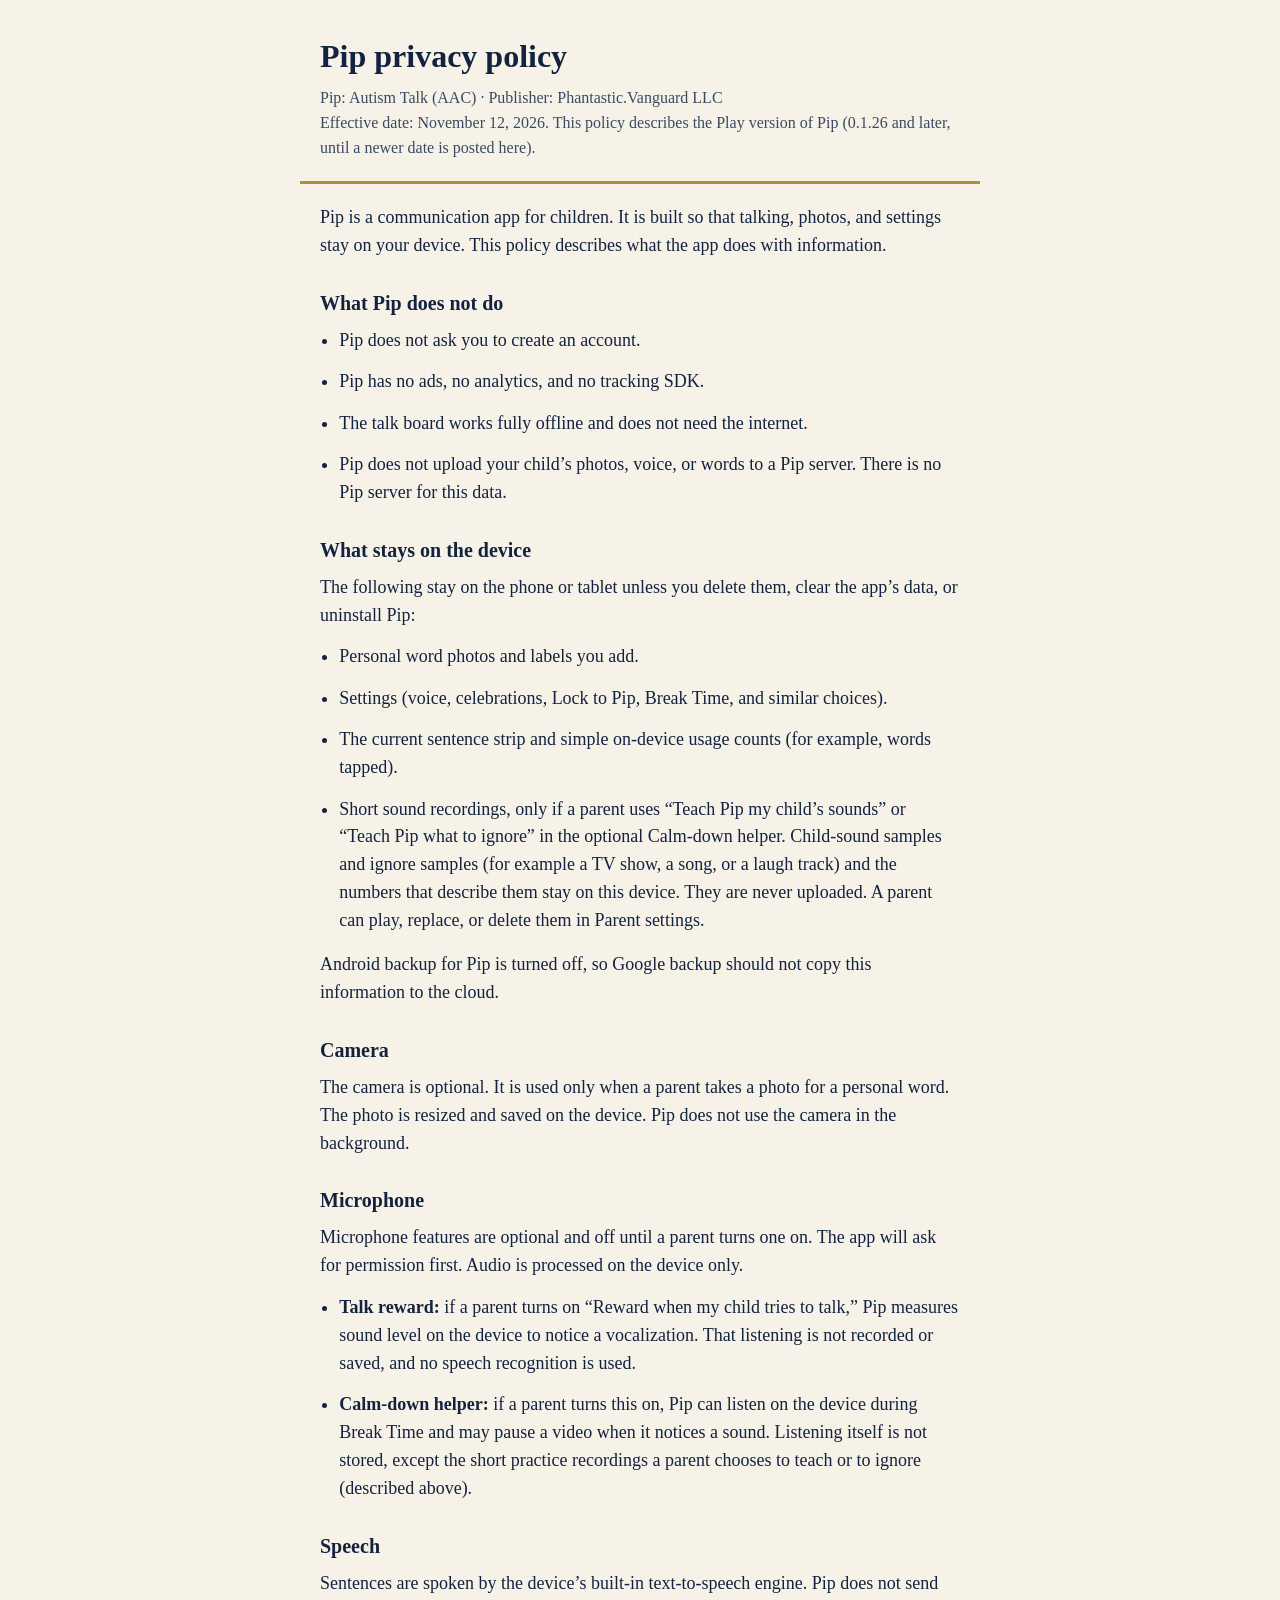
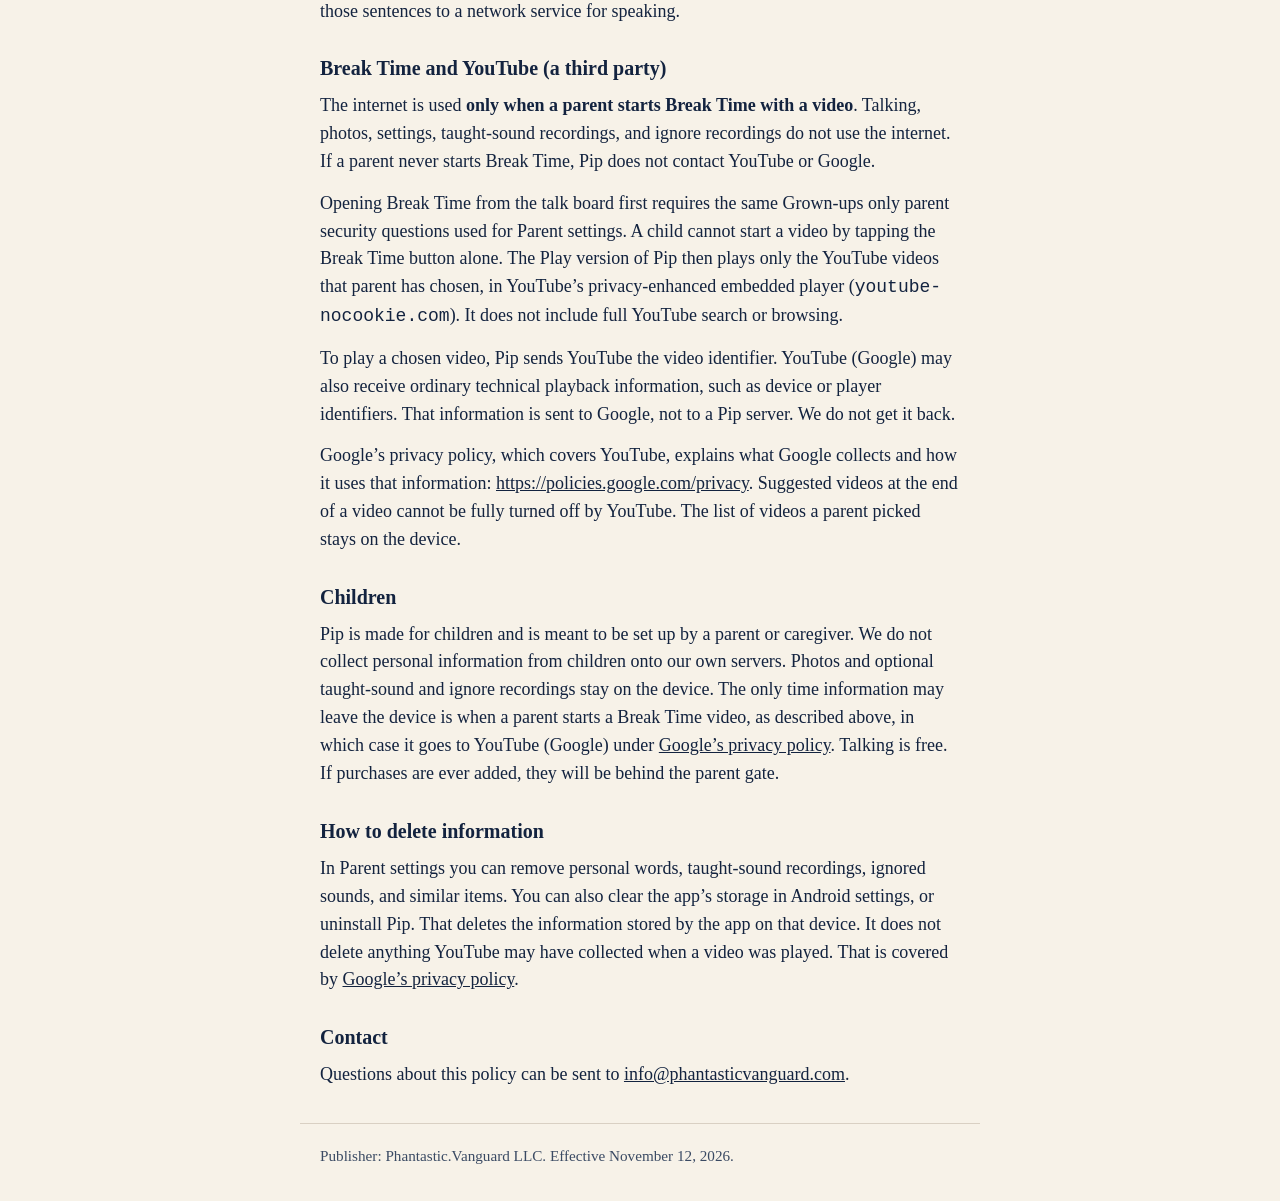
==== privacy/index.html @ e69091d2 "Add the public Pip privacy policy" ====
<!DOCTYPE html>
<html lang="en">
<head>
  <meta charset="utf-8">
  <meta name="viewport" content="width=device-width, initial-scale=1">
  <title>Pip privacy policy</title>
  <link rel="canonical" href="https://phantasticinc.github.io/pip/privacy/">
  <style>
    body { margin: 0; background: #F7F2E8; color: #13233F; font: 18px/1.55 "Source Serif Pro", "Liberation Serif", serif; }
    header, main, footer { max-width: 40rem; margin: 0 auto; padding: 1.25rem 1.25rem; }
    header { border-bottom: 3px solid #B98A3E; padding-top: 2rem; }
    h1 { font-weight: 600; font-size: 2rem; margin: 0 0 .3rem; }
    .sub { color: #3a4a63; font-size: 1rem; margin: 0; }
    h2 { font-size: 1.25rem; margin: 1.75rem 0 .5rem; color: #13233F; }
    p, li { margin: 0 0 .85rem; }
    ul { margin: 0 0 1rem; padding-left: 1.2rem; }
    a { color: #13233F; }
    footer { border-top: 1px solid #d9d0c3; color: #3a4a63; font-size: .95rem; }
  </style>
</head>
<body>
  <header>
    <h1>Pip privacy policy</h1>
    <p class="sub">Pip: Autism Talk (AAC) · Publisher: Phantastic.Vanguard LLC<br>
    Effective date: November 12, 2026. This policy describes the Play version of Pip (0.1.26 and later, until a newer date is posted here).</p>
  </header>
  <main>
    <p>Pip is a communication app for children. It is built so that talking, photos, and settings stay on your device. This policy describes what the app does with information.</p>

    <h2>What Pip does not do</h2>
    <ul>
      <li>Pip does not ask you to create an account.</li>
      <li>Pip has no ads, no analytics, and no tracking SDK.</li>
      <li>The talk board works fully offline and does not need the internet.</li>
      <li>Pip does not upload your child’s photos, voice, or words to a Pip server. There is no Pip server for this data.</li>
    </ul>

    <h2>What stays on the device</h2>
    <p>The following stay on the phone or tablet unless you delete them, clear the app’s data, or uninstall Pip:</p>
    <ul>
      <li>Personal word photos and labels you add.</li>
      <li>Settings (voice, celebrations, Lock to Pip, Break Time, and similar choices).</li>
      <li>The current sentence strip and simple on-device usage counts (for example, words tapped).</li>
      <li>Short sound recordings, only if a parent uses “Teach Pip my child’s sounds” or “Teach Pip what to ignore” in the optional Calm-down helper. Child-sound samples and ignore samples (for example a TV show, a song, or a laugh track) and the numbers that describe them stay on this device. They are never uploaded. A parent can play, replace, or delete them in Parent settings.</li>
    </ul>
    <p>Android backup for Pip is turned off, so Google backup should not copy this information to the cloud.</p>

    <h2>Camera</h2>
    <p>The camera is optional. It is used only when a parent takes a photo for a personal word. The photo is resized and saved on the device. Pip does not use the camera in the background.</p>

    <h2>Microphone</h2>
    <p>Microphone features are optional and off until a parent turns one on. The app will ask for permission first. Audio is processed on the device only.</p>
    <ul>
      <li><strong>Talk reward:</strong> if a parent turns on “Reward when my child tries to talk,” Pip measures sound level on the device to notice a vocalization. That listening is not recorded or saved, and no speech recognition is used.</li>
      <li><strong>Calm-down helper:</strong> if a parent turns this on, Pip can listen on the device during Break Time and may pause a video when it notices a sound. Listening itself is not stored, except the short practice recordings a parent chooses to teach or to ignore (described above).</li>
    </ul>

    <h2>Speech</h2>
    <p>Sentences are spoken by the device’s built-in text-to-speech engine. Pip does not send those sentences to a network service for speaking.</p>

    <h2>Break Time and YouTube (a third party)</h2>
    <p>The internet is used <strong>only when a parent starts Break Time with a video</strong>. Talking, photos, settings, taught-sound recordings, and ignore recordings do not use the internet. If a parent never starts Break Time, Pip does not contact YouTube or Google.</p>
    <p>Opening Break Time from the talk board first requires the same Grown-ups only parent security questions used for Parent settings. A child cannot start a video by tapping the Break Time button alone. The Play version of Pip then plays only the YouTube videos that parent has chosen, in YouTube’s privacy-enhanced embedded player (<code>youtube-nocookie.com</code>). It does not include full YouTube search or browsing.</p>
    <p>To play a chosen video, Pip sends YouTube the video identifier. YouTube (Google) may also receive ordinary technical playback information, such as device or player identifiers. That information is sent to Google, not to a Pip server. We do not get it back.</p>
    <p>Google’s privacy policy, which covers YouTube, explains what Google collects and how it uses that information: <a href="https://policies.google.com/privacy">https://policies.google.com/privacy</a>. Suggested videos at the end of a video cannot be fully turned off by YouTube. The list of videos a parent picked stays on the device.</p>

    <h2>Children</h2>
    <p>Pip is made for children and is meant to be set up by a parent or caregiver. We do not collect personal information from children onto our own servers. Photos and optional taught-sound and ignore recordings stay on the device. The only time information may leave the device is when a parent starts a Break Time video, as described above, in which case it goes to YouTube (Google) under <a href="https://policies.google.com/privacy">Google’s privacy policy</a>. Talking is free. If purchases are ever added, they will be behind the parent gate.</p>

    <h2>How to delete information</h2>
    <p>In Parent settings you can remove personal words, taught-sound recordings, ignored sounds, and similar items. You can also clear the app’s storage in Android settings, or uninstall Pip. That deletes the information stored by the app on that device. It does not delete anything YouTube may have collected when a video was played. That is covered by <a href="https://policies.google.com/privacy">Google’s privacy policy</a>.</p>

    <h2>Contact</h2>
    <p>Questions about this policy can be sent to <a href="mailto:info@phantasticvanguard.com">info@phantasticvanguard.com</a>.</p>
  </main>
  <footer>
    <p>Publisher: Phantastic.Vanguard LLC. Effective November 12, 2026.</p>
  </footer>
</body>
</html>
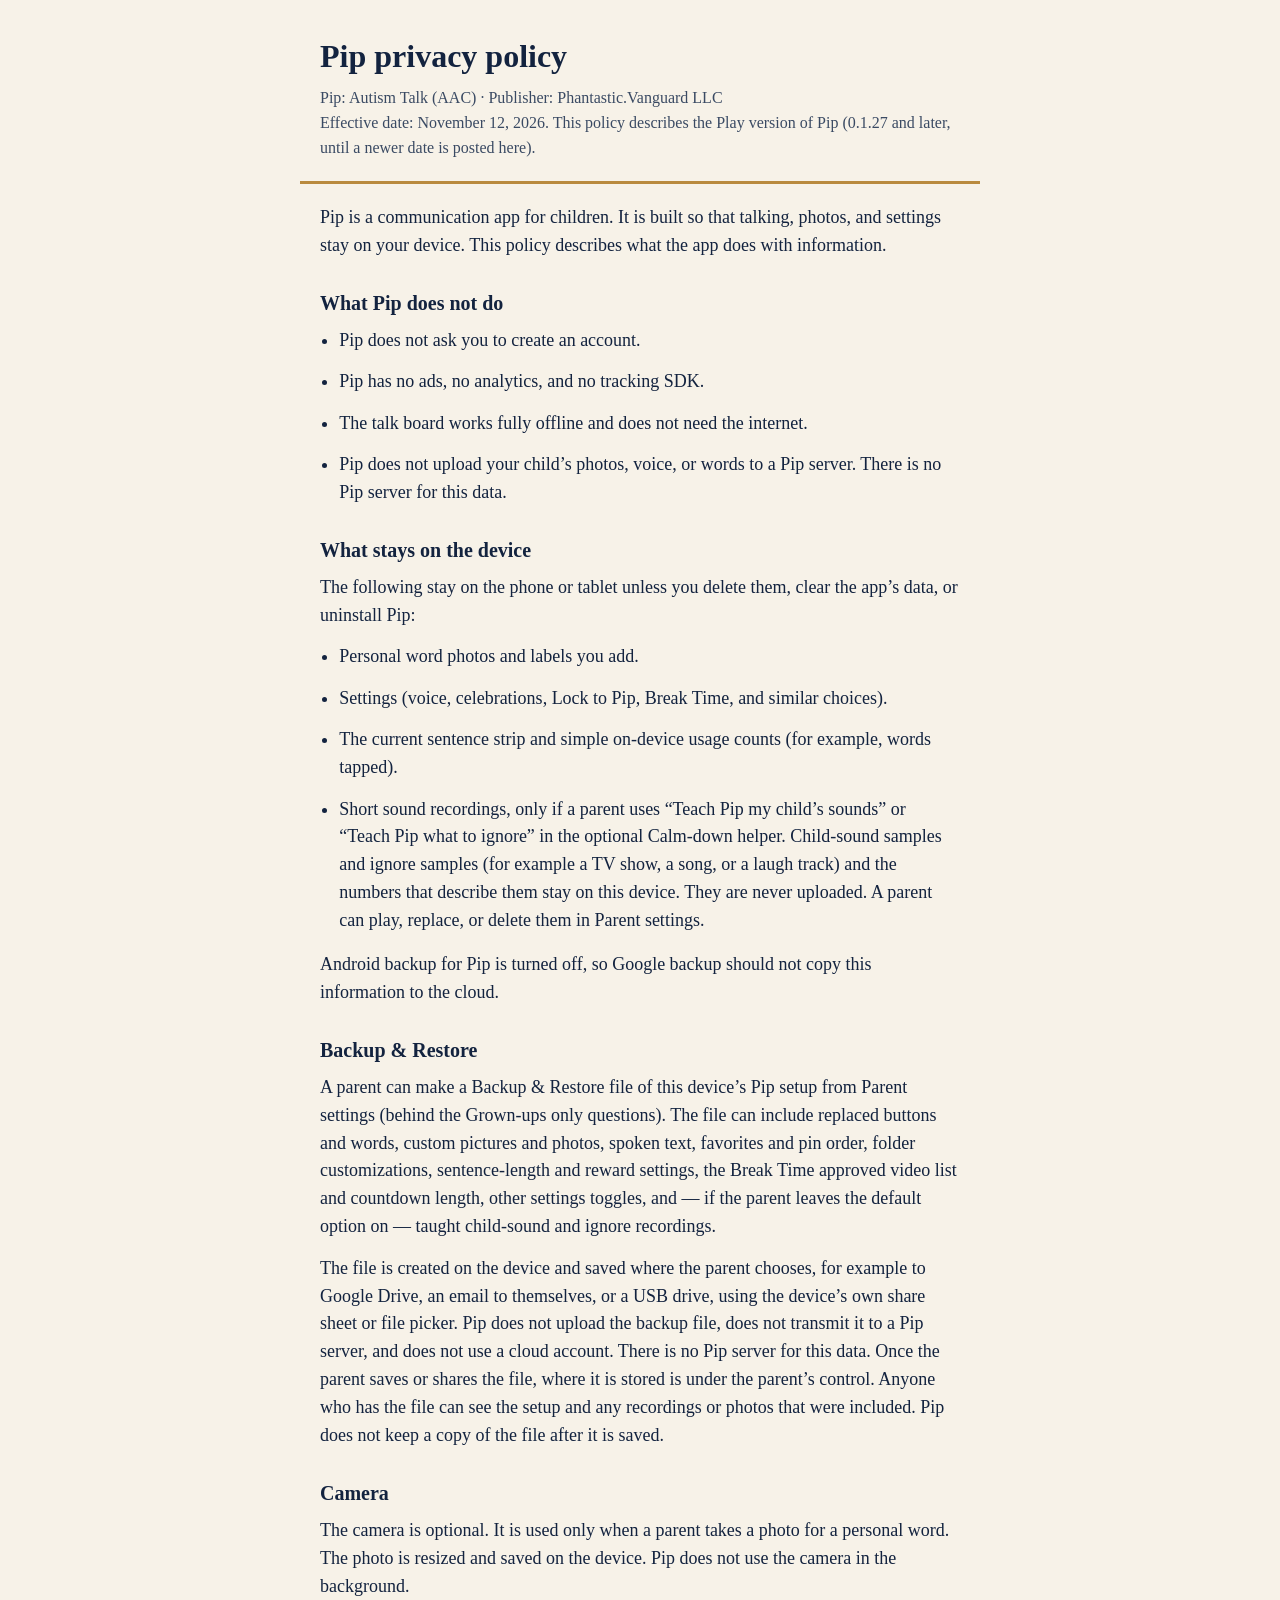
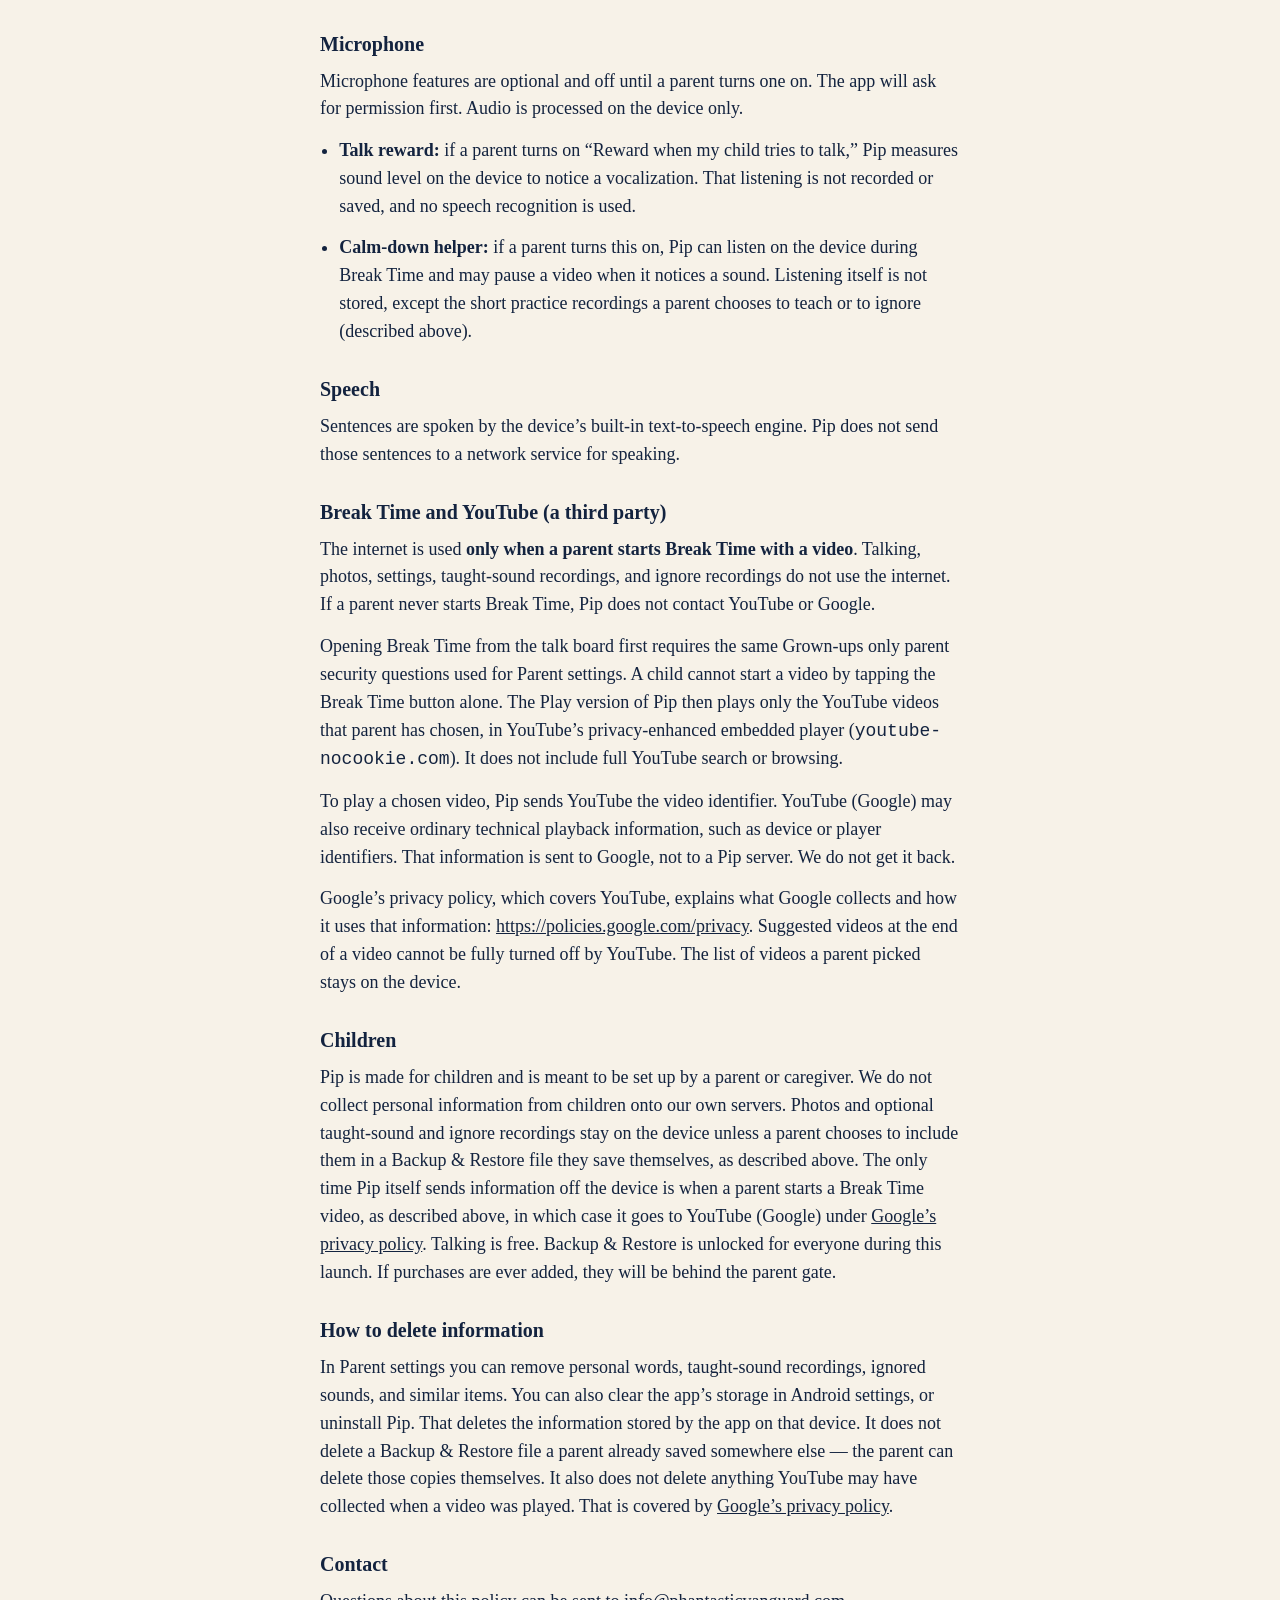
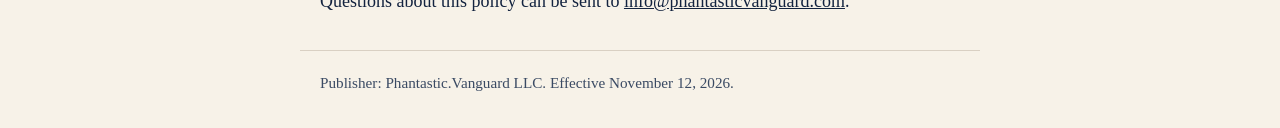
==== commit caafaece: "Publish the Pip 0.1.27 privacy policy, including Backup & Restore. The live page at https://phantast" ====
--- a/privacy/index.html
+++ b/privacy/index.html
@@ -22,7 +22,7 @@
   <header>
     <h1>Pip privacy policy</h1>
     <p class="sub">Pip: Autism Talk (AAC) · Publisher: Phantastic.Vanguard LLC<br>
-    Effective date: November 12, 2026. This policy describes the Play version of Pip (0.1.26 and later, until a newer date is posted here).</p>
+    Effective date: November 12, 2026. This policy describes the Play version of Pip (0.1.27 and later, until a newer date is posted here).</p>
   </header>
   <main>
     <p>Pip is a communication app for children. It is built so that talking, photos, and settings stay on your device. This policy describes what the app does with information.</p>
@@ -45,6 +45,10 @@
     </ul>
     <p>Android backup for Pip is turned off, so Google backup should not copy this information to the cloud.</p>
 
+    <h2>Backup &amp; Restore</h2>
+    <p>A parent can make a Backup &amp; Restore file of this device’s Pip setup from Parent settings (behind the Grown-ups only questions). The file can include replaced buttons and words, custom pictures and photos, spoken text, favorites and pin order, folder customizations, sentence-length and reward settings, the Break Time approved video list and countdown length, other settings toggles, and — if the parent leaves the default option on — taught child-sound and ignore recordings.</p>
+    <p>The file is created on the device and saved where the parent chooses, for example to Google Drive, an email to themselves, or a USB drive, using the device’s own share sheet or file picker. Pip does not upload the backup file, does not transmit it to a Pip server, and does not use a cloud account. There is no Pip server for this data. Once the parent saves or shares the file, where it is stored is under the parent’s control. Anyone who has the file can see the setup and any recordings or photos that were included. Pip does not keep a copy of the file after it is saved.</p>
+
     <h2>Camera</h2>
     <p>The camera is optional. It is used only when a parent takes a photo for a personal word. The photo is resized and saved on the device. Pip does not use the camera in the background.</p>
 
@@ -65,10 +69,10 @@
     <p>Google’s privacy policy, which covers YouTube, explains what Google collects and how it uses that information: <a href="https://policies.google.com/privacy">https://policies.google.com/privacy</a>. Suggested videos at the end of a video cannot be fully turned off by YouTube. The list of videos a parent picked stays on the device.</p>
 
     <h2>Children</h2>
-    <p>Pip is made for children and is meant to be set up by a parent or caregiver. We do not collect personal information from children onto our own servers. Photos and optional taught-sound and ignore recordings stay on the device. The only time information may leave the device is when a parent starts a Break Time video, as described above, in which case it goes to YouTube (Google) under <a href="https://policies.google.com/privacy">Google’s privacy policy</a>. Talking is free. If purchases are ever added, they will be behind the parent gate.</p>
+    <p>Pip is made for children and is meant to be set up by a parent or caregiver. We do not collect personal information from children onto our own servers. Photos and optional taught-sound and ignore recordings stay on the device unless a parent chooses to include them in a Backup &amp; Restore file they save themselves, as described above. The only time Pip itself sends information off the device is when a parent starts a Break Time video, as described above, in which case it goes to YouTube (Google) under <a href="https://policies.google.com/privacy">Google’s privacy policy</a>. Talking is free. Backup &amp; Restore is unlocked for everyone during this launch. If purchases are ever added, they will be behind the parent gate.</p>
 
     <h2>How to delete information</h2>
-    <p>In Parent settings you can remove personal words, taught-sound recordings, ignored sounds, and similar items. You can also clear the app’s storage in Android settings, or uninstall Pip. That deletes the information stored by the app on that device. It does not delete anything YouTube may have collected when a video was played. That is covered by <a href="https://policies.google.com/privacy">Google’s privacy policy</a>.</p>
+    <p>In Parent settings you can remove personal words, taught-sound recordings, ignored sounds, and similar items. You can also clear the app’s storage in Android settings, or uninstall Pip. That deletes the information stored by the app on that device. It does not delete a Backup &amp; Restore file a parent already saved somewhere else — the parent can delete those copies themselves. It also does not delete anything YouTube may have collected when a video was played. That is covered by <a href="https://policies.google.com/privacy">Google’s privacy policy</a>.</p>
 
     <h2>Contact</h2>
     <p>Questions about this policy can be sent to <a href="mailto:info@phantasticvanguard.com">info@phantasticvanguard.com</a>.</p>
